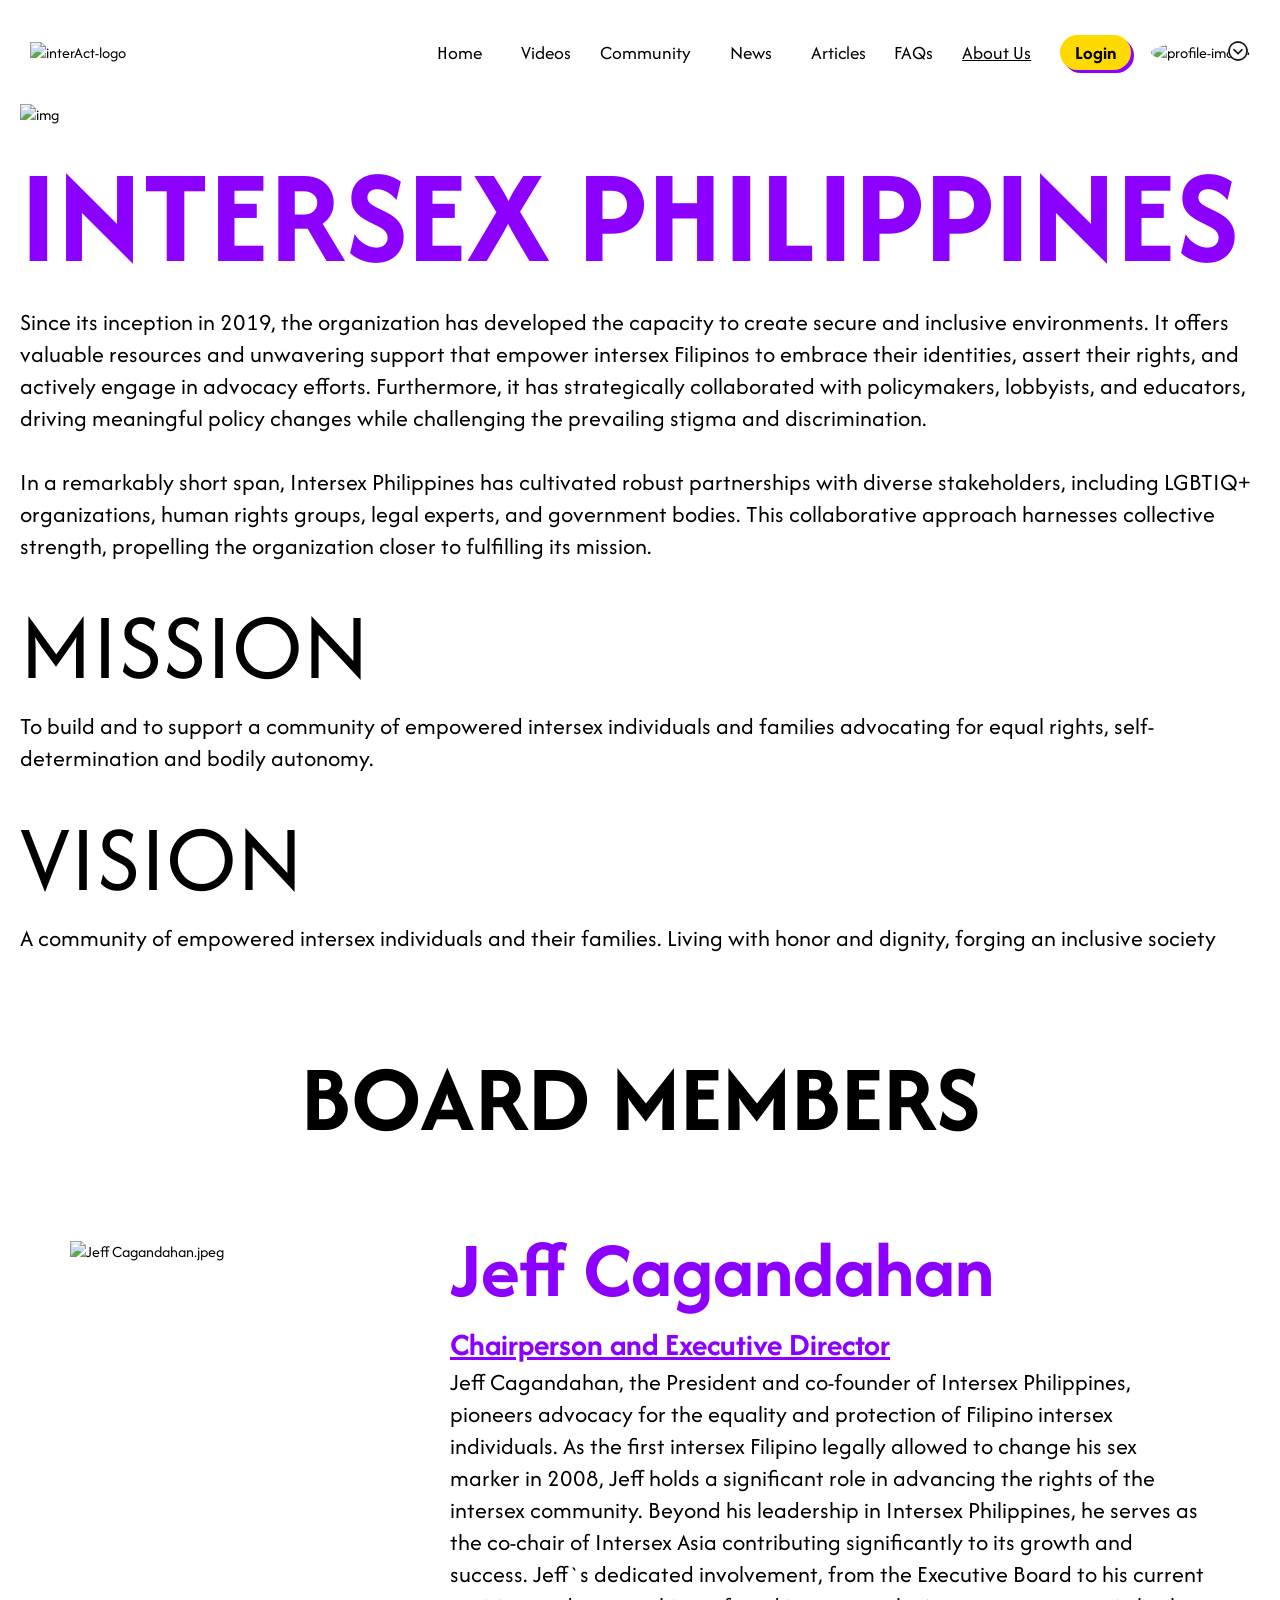
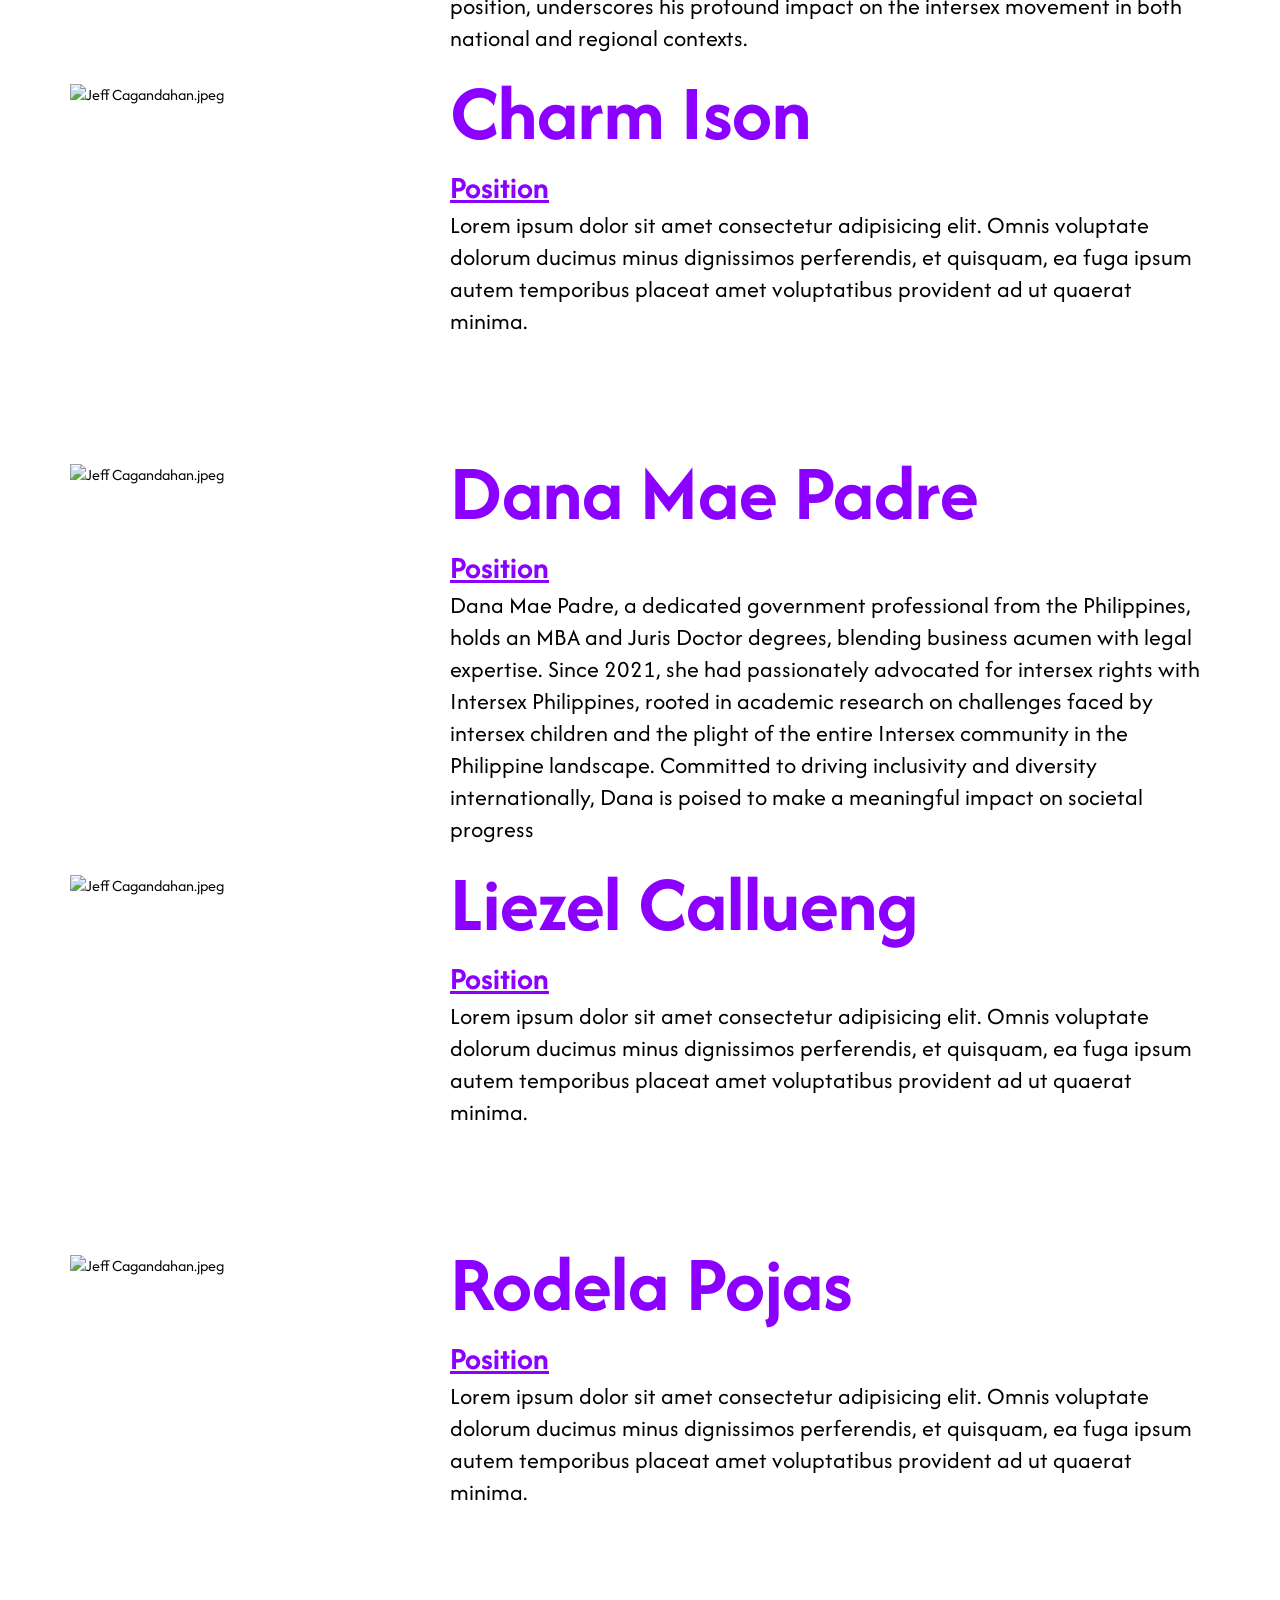
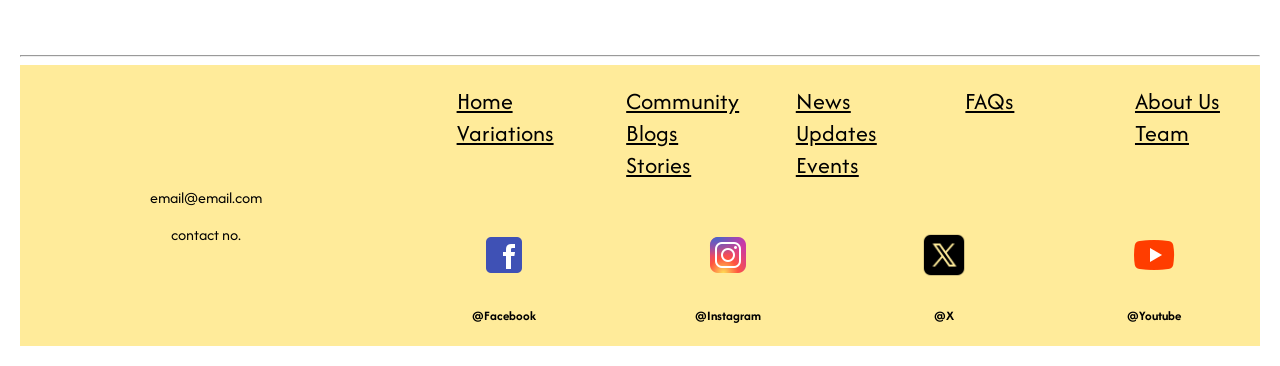
==== html/about.html @ 489b9caf "Add files via upload" ====
<!DOCTYPE html>
<html lang="en">
  <head>
    <meta charset="UTF-8" />
    <meta name="viewport" content="width=device-width, initial-scale=1.0" />
    <title>interIdentity</title>
    <link rel="icon" href="./../media/images/logo2.png" type="image/png" />
    <link rel="stylesheet" href="./../css/root-style.css" />
    <link rel="stylesheet" href="./../css/loader-style.css" />
    <link rel="stylesheet" href="./../css/header-style.css" />
    <link rel="stylesheet" href="./../css/footer-style.css" />

    <link rel="stylesheet" href="./../css/about-style.css" />
  </head>
  <body>
    <div class="loader"></div>

    <header id="header-container"></header>

    <main class="about-main-container">
      <img
        src="./../media/images/02 - HOME/03 - Header/header.jpg"
        alt="img"
        class="header-img"
      />

      <section class="intro-container">
        <h1>INTERSEX PHILIPPINES</h1>
        <p>
          Since its inception in 2019, the organization has developed the
          capacity to create secure and inclusive environments. It offers
          valuable resources and unwavering support that empower intersex
          Filipinos to embrace their identities, assert their rights, and
          actively engage in advocacy efforts. Furthermore, it has strategically
          collaborated with policymakers, lobbyists, and educators, driving
          meaningful policy changes while challenging the prevailing stigma and
          discrimination.
          <br /><br />
          In a remarkably short span, Intersex Philippines has cultivated robust
          partnerships with diverse stakeholders, including LGBTIQ+
          organizations, human rights groups, legal experts, and government
          bodies. This collaborative approach harnesses collective strength,
          propelling the organization closer to fulfilling its mission.
        </p>
      </section>

      <section class="mission-container">
        <h1>MISSION</h1>
        <p>
          To build and to support a community of empowered intersex individuals
          and families advocating for equal rights, self-determination and
          bodily autonomy.
        </p>
      </section>

      <section class="vision-container">
        <h1>VISION</h1>
        <p>
          A community of empowered intersex individuals and their families.
          Living with honor and dignity, forging an inclusive society
        </p>
      </section>

      <section class="board-members-container">
        <h1 class="text">BOARD MEMBERS</h1>

        <div class="members-content">
          <img
            src="./../media/images/01- ABOUT US/01- BOARD MEMBERS/Jeff Cagandahan.jpeg"
            alt="Jeff Cagandahan.jpeg"
          />

          <div class="mebers-info">
            <h1>Jeff Cagandahan</h1>
            <h3>Chairperson and Executive Director</h3>
            <p>
              Jeff Cagandahan, the President and co-founder of Intersex
              Philippines, pioneers advocacy for the equality and protection of
              Filipino intersex individuals. As the first intersex Filipino
              legally allowed to change his sex marker in 2008, Jeff holds a
              significant role in advancing the rights of the intersex
              community. Beyond his leadership in Intersex Philippines, he
              serves as the co-chair of Intersex Asia contributing significantly
              to its growth and success. Jeff`s dedicated involvement, from the
              Executive Board to his current position, underscores his profound
              impact on the intersex movement in both national and regional
              contexts.
            </p>
          </div>
        </div>

        <div class="members-content">
          <img
            src="./../media/images/01- ABOUT US/01- BOARD MEMBERS/Charm Ison.jpeg"
            alt="Jeff Cagandahan.jpeg"
          />

          <div class="mebers-info">
            <h1>Charm Ison</h1>
            <h3>Position</h3>
            <p>
              Lorem ipsum dolor sit amet consectetur adipisicing elit. Omnis
              voluptate dolorum ducimus minus dignissimos perferendis, et
              quisquam, ea fuga ipsum autem temporibus placeat amet voluptatibus
              provident ad ut quaerat minima.
            </p>
          </div>
        </div>

        <div class="members-content">
          <img
            src="./../media/images/01- ABOUT US/01- BOARD MEMBERS/Dana Mae Padre.jpeg"
            alt="Jeff Cagandahan.jpeg"
          />

          <div class="mebers-info">
            <h1>Dana Mae Padre</h1>
            <h3>Position</h3>
            <p>
              Dana Mae Padre, a dedicated government professional from the
              Philippines, holds an MBA and Juris Doctor degrees, blending
              business acumen with legal expertise. Since 2021, she had
              passionately advocated for intersex rights with Intersex
              Philippines, rooted in academic research on challenges faced by
              intersex children and the plight of the entire Intersex community
              in the Philippine landscape. Committed to driving inclusivity and
              diversity internationally, Dana is poised to make a meaningful
              impact on societal progress
            </p>
          </div>
        </div>

        <div class="members-content">
          <img
            src="./../media/images/01- ABOUT US/01- BOARD MEMBERS/Liezel Callueng.jpeg"
            alt="Jeff Cagandahan.jpeg"
          />

          <div class="mebers-info">
            <h1>Liezel Callueng</h1>
            <h3>Position</h3>
            <p>
              Lorem ipsum dolor sit amet consectetur adipisicing elit. Omnis
              voluptate dolorum ducimus minus dignissimos perferendis, et
              quisquam, ea fuga ipsum autem temporibus placeat amet voluptatibus
              provident ad ut quaerat minima.
            </p>
          </div>
        </div>

        <div class="members-content">
          <img
            src="./../media/images/01- ABOUT US/01- BOARD MEMBERS/Rodela Pojas.jpeg"
            alt="Jeff Cagandahan.jpeg"
          />

          <div class="mebers-info">
            <h1>Rodela Pojas</h1>
            <h3>Position</h3>
            <p>
              Lorem ipsum dolor sit amet consectetur adipisicing elit. Omnis
              voluptate dolorum ducimus minus dignissimos perferendis, et
              quisquam, ea fuga ipsum autem temporibus placeat amet voluptatibus
              provident ad ut quaerat minima.
            </p>
          </div>
        </div>
      </section>
    </main>

    <footer class="footer-container"></footer>

    <script src="./../js/header-script.js"></script>

    <script src="./../js/loader-script.js"></script>
    <script src="./../js/nav-script.js"></script>
    <script src="./../js/footer-script.js"></script>

    <script
      src="https://www.gstatic.com/firebasejs/10.11.1/firebase-app.js"
      type="module"
    ></script>
    <script
      src="https://www.gstatic.com/firebasejs/10.11.1/firebase-auth.js"
      type="module"
    ></script>
    <script
      src="https://www.gstatic.com/firebasejs/10.11.1/firebase-database.js"
      type="module"
    ></script>

    <script src="./../js/login-checker-script.js" type="module"></script>

    <script>
      document.addEventListener("headerLoaded", () => {
        const btnAboutNav = document.querySelector(".menu-nav .btn-about");
        btnAboutNav.style.background = "rgba(0, 0, 0, 0.5)";
        btnAboutNav.style.color = "white";
        document.querySelector(".header-nav .btn-about").style.textDecoration =
          "underline";
      });
    </script>
  </body>
</html>
---- css/root-style.css ----
:root {
  --color-main-yellow-1: #ffda00;
  --color-main-yellow-2: #ffeb9a;
  --color-main-purple-1: #8c00ff;
  --color-main-purple-2: #c379ff;
  --color-main-white-1: #c4c4c4;
  --background-color: #fff;
  --font-color-white: #fff;
  --font-color-black: #000;
  --font-color-purple: #8c00ff;
}

body,
html {
  background-color: var(--background-color);
}
---- css/loader-style.css ----
.loader {
  background: #000 url(./../media/images/logo2.png) no-repeat center center;
  background-size: 20%;
  width: 100vw;
  height: 100vh;
  position: fixed;
  left: 0;
  top: 0;
  z-index: 100000;
  animation: breathing 1s infinite alternate;
}

@keyframes breathing {
  0% {
    background-size: 25%;
  }
  100% {
    background-size: 30%;
  }
}
---- css/header-style.css ----
/* @import url("https://fonts.googleapis.com/css?family=Afacad"); */

@font-face {
  font-family: "afacad";
  src: url(./../media/font/Afacad-VariableFont_wght.ttf) format("truetype");
}

* {
  font-family: "afacad", sans-serif;
}

html {
  background-color: var(--background-color);
}

@media screen and (min-width: 767px) {
  body {
    margin: 20px;
  }

  header {
    display: flex;
    align-items: center;
    justify-content: space-between;
    height: 4rem;
    padding: 0 10px;
    margin-bottom: 20px;
  }

  header .logo-img {
    width: 6em;
  }

  header .header-nav img {
    width: 20px;
    object-fit: cover;
    object-position: center;
  }

  /* HOME DROPDOWN */

  header .header-nav .home-container {
    position: relative;
  }

  header .header-nav .home-container .btn-home {
    position: relative;
    margin-right: 10px;
  }

  header .header-nav .home-container .icon-down {
    position: absolute;
    top: 2px;
  }

  header .header-nav .home-container .home-dropdown {
    display: none;

    position: absolute;
    top: 2.2rem;
    left: 0;
    width: 200px;
    padding: 15px;
    border-radius: 8px;
    background-color: #fff;
    border: 1px solid #000;
    z-index: 9999;
  }

  header .header-nav .home-container:hover .home-dropdown {
    display: block;
  }

  header .header-nav .home-container .home-dropdown a {
    display: block;
    margin-left: 0;
    padding: 5px;
  }

  header .header-nav .home-container .home-dropdown a:hover {
    background: rgb(180, 180, 180);
  }

  .home-dropdown::before {
    content: "";
    position: absolute;
    top: -0.7rem;
    left: 3rem;
    width: 20px;
    height: 20px;
    transform: rotate(45deg);
    background-color: #fff;
    border-left: 1px solid #000;
    border-top: 1px solid #000;
  }

  /* HOME DROPDOWN END */

  /* COMMUNITY DROPDOWN */

  header .header-nav .community-container {
    position: relative;
  }

  header .header-nav .community-container .btn-community {
    position: relative;
    margin-right: 10px;
    cursor: pointer;
  }

  header .header-nav .community-container .icon-down {
    position: absolute;
    top: 2px;
  }

  header .header-nav .community-container .community-dropdown {
    display: none;

    position: absolute;
    top: 2.2rem;
    left: 30px;
    width: 120px;
    padding: 15px;
    border-radius: 8px;
    background-color: #fff;
    border: 1px solid #000;
    z-index: 9999;
  }

  header .header-nav .community-container:hover .community-dropdown {
    display: block;
  }

  header .header-nav .community-container .community-dropdown a {
    display: block;
    margin-left: 0;
    padding: 5px;
  }

  header .header-nav .community-container .community-dropdown a:hover {
    background: rgb(180, 180, 180);
  }

  .community-dropdown::before {
    content: "";
    position: absolute;
    top: -0.7rem;
    left: 3rem;
    width: 20px;
    height: 20px;
    transform: rotate(45deg);
    background-color: #fff;
    border-left: 1px solid #000;
    border-top: 1px solid #000;
  }

  /* COMMUNITY DROPDOWN END */

  /* NEWS DROPDOWN */

  header .header-nav .news-container {
    position: relative;
  }

  header .header-nav .news-container .btn-news {
    position: relative;
    margin-right: 10px;
  }

  header .header-nav .news-container .icon-down {
    position: absolute;
    top: 2px;
  }

  header .header-nav .news-container .news-dropdown {
    display: none;

    position: absolute;
    top: 2.2rem;
    left: 0;
    width: 130px;
    padding: 15px;
    border-radius: 8px;
    background-color: #fff;
    border: 1px solid #000;
    z-index: 9999;
  }

  header .header-nav .news-container:hover .news-dropdown {
    display: block;
  }

  header .header-nav .news-container .news-dropdown a {
    display: block;
    margin-left: 0;
    padding: 5px;
  }

  header .header-nav .news-container .news-dropdown a:hover {
    background: rgb(180, 180, 180);
  }

  .news-dropdown::before {
    content: "";
    position: absolute;
    top: -0.7rem;
    left: 3rem;
    width: 20px;
    height: 20px;
    transform: rotate(45deg);
    background-color: #fff;
    border-left: 1px solid #000;
    border-top: 1px solid #000;
  }

  /* NEWS DROPDOWN END */

  /* PROFILE DROPDOWN */

  header .header-nav .profile-container {
    position: relative;
  }

  header .header-nav .profile-container .btn-profile {
    position: relative;
    margin-right: 10px;
  }

  header .header-nav .profile-container .profile-dropdown {
    display: none;
    position: absolute;
    top: 4.2rem;
    left: -5.5rem;
    width: 130px;
    padding: 15px;
    border-radius: 8px;
    background-color: #fff;
    border: 1px solid #000;
    z-index: 9999;
  }

  header .header-nav .profile-container.active .profile-dropdown {
    display: block;
  }

  header .header-nav .profile-container .profile-dropdown a {
    display: block;
    margin-left: 0;
    padding: 5px;
  }

  header .header-nav .profile-container .profile-dropdown a:hover {
    background: rgb(180, 180, 180);
  }

  .profile-dropdown::before {
    content: "";
    position: absolute;
    top: -0.7rem;
    right: 1rem;
    width: 20px;
    height: 20px;
    transform: rotate(45deg);
    background-color: #fff;
    border-left: 1px solid #000;
    border-top: 1px solid #000;
  }

  /* PROFILE DROPDOWN END */

  header .menu-toggle,
  header .menu-nav,
  header .overlay {
    display: none;
  }

  header .header-nav {
    display: flex;
    align-items: center;
  }

  header .header-nav a {
    border: none;
    font-size: 1.2em;
    margin-left: 1.5em;
    cursor: pointer;
    color: black;
    text-decoration: none;
  }

  header .header-nav a:not(.login-btn) {
    background-color: transparent;
  }

  header .login-btn {
    background-color: var(--color-main-yellow-1);
    padding: 5px 15px;
    border-radius: 50px;
    box-shadow: 3px 3px var(--color-main-purple-1);
    font-weight: bold;
  }

  .profile-container {
    position: relative;
    display: inline-block;
    cursor: pointer;
  }

  header .header-nav .profile-img {
    width: 3em;
    height: 3em;
    border-radius: 50%;
    margin-left: 20px;
  }

  header .header-nav .icon-profile-down {
    position: absolute;
    width: 1.5em;
    height: 1.5em;
    bottom: 0em;
    right: 0em;
  }

  .menu-nav {
    display: none;
  }
}

/* MOBILE */

@media screen and (max-width: 767px) {
  body {
    margin: 20px;
  }

  header {
    display: flex;
    align-items: center;
    justify-content: space-between;
    height: 4rem;
    padding: 0 10px;
    /* margin: 10px; */
  }

  header .logo-img {
    width: 6em;
  }

  header .header-nav {
    display: none;
  }

  .menu-toggle {
    position: relative;
    width: 70px;
    height: 70px;
    background: transparent;
    border-radius: 10px;
    display: flex;
    justify-content: center;
    align-items: center;
    cursor: pointer;
    overflow: hidden;
    z-index: 9999;
  }

  .menu-toggle span {
    position: absolute;
    width: 40px;
    height: 4px;
    background-color: #000;
    border-radius: 10px;
    transition: 0.5s;
  }

  .menu-toggle span:nth-child(1) {
    transform: translateY(-15px);
    width: 25px;
    left: 15px;
  }

  .menu-toggle.active span:nth-child(1) {
    transform: translateY(0px) rotate(45deg);
    width: 40px;
    transition-delay: 0.125s;
  }

  .menu-toggle span:nth-child(2) {
    transform: translateY(15px);
    width: 15px;
    left: 15px;
  }

  .menu-toggle.active span:nth-child(2) {
    transform: translateY(0px) rotate(315deg);
    width: 40px;
    transition-delay: 0.25s;
  }

  .menu-toggle.active span:nth-child(3) {
    transform: translateX(60px);
  }

  .menu-nav {
    opacity: 0;
    position: fixed;
    top: -500px;
    left: 0px;
    height: auto;
    z-index: 9998;
    transition: 1s;
  }

  .menu-nav.active {
    opacity: 1;
    top: 90px;
  }

  .menu-nav a {
    display: inline-block;
    width: 100%;
    font-size: 2em;
    color: var(--font-color-purple);
    border: none;
    cursor: pointer;
    text-decoration: none;
    padding: 10px 10px 10px 20px;
  }

  .menu-nav a:hover {
    background-color: var(--color-main-purple-2);
    color: var(--font-color-white);
  }

  .overlay {
    opacity: 0;
    position: fixed;
    top: -500px;
    left: 0;
    width: 100%;
    height: 100%;
    background-color: var(--color-main-white-1);
    z-index: 9997;

    transition: 1s;
  }

  .overlay.active {
    opacity: 1;
    top: 90px;
  }

  /* header .menu-nav a:not(.login-btn) {
    background-color: transparent;
  } */

  /* header .menu-nav .login-btn {
    background-color: var(--color-main-yellow-1);
    padding: 5px 15px;
    border-radius: 50px;
    box-shadow: 3px 3px var(--color-main-purple-1);
    font-weight: bold;
    width: 90%;
  } */

  header .menu-nav .profile-img {
    width: 3em;
    height: 3em;
    border-radius: 50%;
    margin: 20px;
  }
}
---- css/footer-style.css ----
/* DESKTOP */
/* @media screen and (min-width: 767px) { */
footer .footer-container {
  min-width: 320px;
  width: 100%;
  display: flex;
  justify-content: center;
  align-items: center;
  background-color: var(--color-main-yellow-2);
}

footer a {
  color: #000;
}

footer .footer-container .left-container {
  width: 30%;
  display: table;
}

footer .footer-container .left-container .left-content {
  display: table-cell;
  vertical-align: middle;
  text-align: center;
}

footer .footer-container .left-container .left-content img {
  margin-top: 10px;
  width: 50%;
}

footer .footer-container .right-container {
  width: 70%;
}

footer .footer-container .right-container .upper-container {
  display: flex;
  justify-content: center;
  align-items: center;
  margin: 20px 10px 30px 10px;
}

footer .footer-container .right-container .upper-container div {
  display: block;
  margin: auto;
  width: 110px;
  font-size: 1.5em;
  margin-top: 0;
  margin-right: 5px;
}

footer .footer-container .right-container .lower-container {
  display: flex;
  justify-content: center;
  align-items: center;
  margin-top: 50px;
}

footer .footer-container .right-container .lower-container .container {
  display: table;
  margin: auto;
}

footer .footer-container .right-container .lower-container .container div {
  display: table-cell;
  vertical-align: middle;
  text-align: center;
  margin: auto;
}

footer .footer-container .right-container .lower-container .container div img {
  width: 3em;
}

@media screen and (max-width: 767px) {
  footer a,
  footer p,
  footer h5 {
    font-size: 0.5em;
  }
}
---- css/about-style.css ----
.about-main-container .header-img {
  width: 100%;
}

.intro-container h1 {
  font-size: 8.5rem;
  padding: 0;
  margin: 0;
  color: var(--color-main-purple-1);
}

.intro-container p {
  font-size: 1.5rem;
  padding: 0;
  margin: 0;
}

.mission-container h1,
.vision-container h1 {
  font-weight: 100;
  font-size: 6rem;
  padding: 0;
  margin: 20px 0 0 0;
}

.mission-container p,
.vision-container p {
  font-size: 1.5rem;
  padding: 0;
  margin: 0;
}

.board-members-container .text {
  text-align: center;
  font-size: 6rem;
  font-weight: bold;
}

.board-members-container .members-content {
  display: grid;
  grid-template-columns: 350px 1fr;
  gap: 30px;
  margin: 30px 50px;
  box-sizing: border-box;
}

.board-members-container .members-content img {
  width: 100%;
  height: 100%;
  min-height: 350px;
  max-height: 500px;
  object-fit: cover;
  object-position: center;
}

.board-members-container .members-content .member-info {
  display: flex;
  flex-direction: column;
}

.board-members-container .members-content h1 {
  font-size: 5rem;
  color: var(--color-main-purple-1);
  padding: 0;
  margin: -25px 0 0 0;
}

.board-members-container .members-content h3 {
  font-size: 2rem;
  color: var(--color-main-purple-1);
  text-decoration: underline;
  padding: 0;
  margin: 0;
}

.board-members-container .members-content p {
  font-size: 1.5rem;
  padding: 0;
  margin: 0;
}
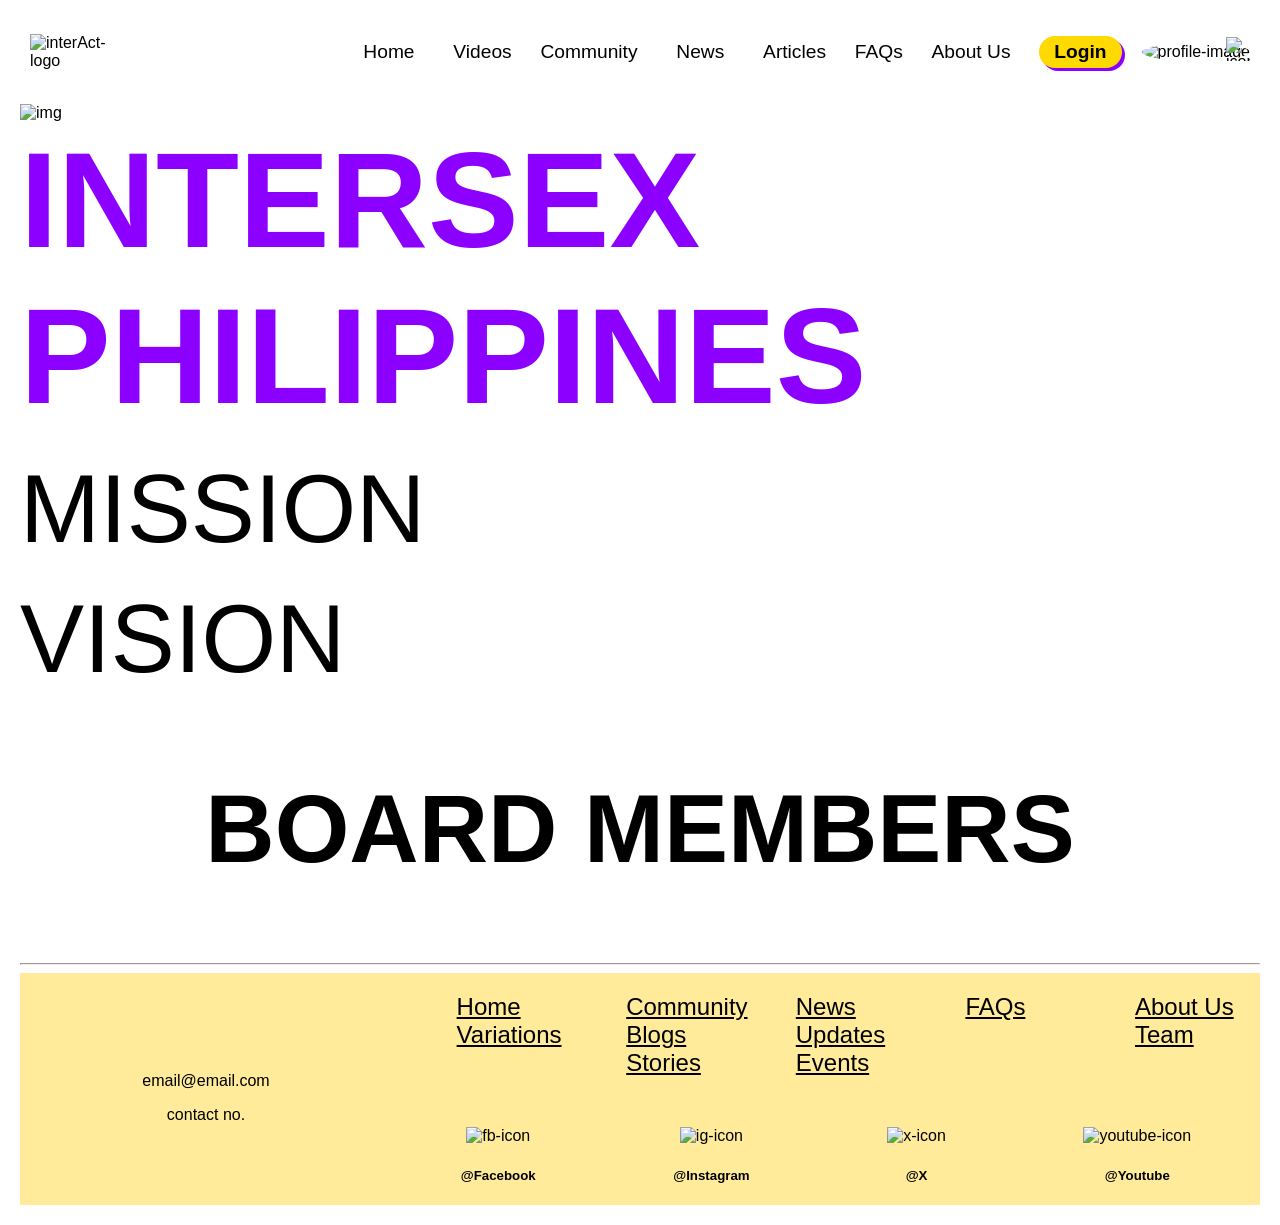
==== commit 3b05adb4: "Add files via upload" ====
--- a/html/about.html
+++ b/html/about.html
@@ -18,153 +18,27 @@
     <header id="header-container"></header>
 
     <main class="about-main-container">
-      <img
-        src="./../media/images/02 - HOME/03 - Header/header.jpg"
-        alt="img"
-        class="header-img"
-      />
+      <img src="" alt="img" class="header-img" />
 
       <section class="intro-container">
         <h1>INTERSEX PHILIPPINES</h1>
-        <p>
-          Since its inception in 2019, the organization has developed the
-          capacity to create secure and inclusive environments. It offers
-          valuable resources and unwavering support that empower intersex
-          Filipinos to embrace their identities, assert their rights, and
-          actively engage in advocacy efforts. Furthermore, it has strategically
-          collaborated with policymakers, lobbyists, and educators, driving
-          meaningful policy changes while challenging the prevailing stigma and
-          discrimination.
-          <br /><br />
-          In a remarkably short span, Intersex Philippines has cultivated robust
-          partnerships with diverse stakeholders, including LGBTIQ+
-          organizations, human rights groups, legal experts, and government
-          bodies. This collaborative approach harnesses collective strength,
-          propelling the organization closer to fulfilling its mission.
-        </p>
+        <p></p>
       </section>
 
       <section class="mission-container">
         <h1>MISSION</h1>
-        <p>
-          To build and to support a community of empowered intersex individuals
-          and families advocating for equal rights, self-determination and
-          bodily autonomy.
-        </p>
+        <p></p>
       </section>
 
       <section class="vision-container">
         <h1>VISION</h1>
-        <p>
-          A community of empowered intersex individuals and their families.
-          Living with honor and dignity, forging an inclusive society
-        </p>
+        <p></p>
       </section>
 
       <section class="board-members-container">
         <h1 class="text">BOARD MEMBERS</h1>
 
-        <div class="members-content">
-          <img
-            src="./../media/images/01- ABOUT US/01- BOARD MEMBERS/Jeff Cagandahan.jpeg"
-            alt="Jeff Cagandahan.jpeg"
-          />
-
-          <div class="mebers-info">
-            <h1>Jeff Cagandahan</h1>
-            <h3>Chairperson and Executive Director</h3>
-            <p>
-              Jeff Cagandahan, the President and co-founder of Intersex
-              Philippines, pioneers advocacy for the equality and protection of
-              Filipino intersex individuals. As the first intersex Filipino
-              legally allowed to change his sex marker in 2008, Jeff holds a
-              significant role in advancing the rights of the intersex
-              community. Beyond his leadership in Intersex Philippines, he
-              serves as the co-chair of Intersex Asia contributing significantly
-              to its growth and success. Jeff`s dedicated involvement, from the
-              Executive Board to his current position, underscores his profound
-              impact on the intersex movement in both national and regional
-              contexts.
-            </p>
-          </div>
-        </div>
-
-        <div class="members-content">
-          <img
-            src="./../media/images/01- ABOUT US/01- BOARD MEMBERS/Charm Ison.jpeg"
-            alt="Jeff Cagandahan.jpeg"
-          />
-
-          <div class="mebers-info">
-            <h1>Charm Ison</h1>
-            <h3>Position</h3>
-            <p>
-              Lorem ipsum dolor sit amet consectetur adipisicing elit. Omnis
-              voluptate dolorum ducimus minus dignissimos perferendis, et
-              quisquam, ea fuga ipsum autem temporibus placeat amet voluptatibus
-              provident ad ut quaerat minima.
-            </p>
-          </div>
-        </div>
-
-        <div class="members-content">
-          <img
-            src="./../media/images/01- ABOUT US/01- BOARD MEMBERS/Dana Mae Padre.jpeg"
-            alt="Jeff Cagandahan.jpeg"
-          />
-
-          <div class="mebers-info">
-            <h1>Dana Mae Padre</h1>
-            <h3>Position</h3>
-            <p>
-              Dana Mae Padre, a dedicated government professional from the
-              Philippines, holds an MBA and Juris Doctor degrees, blending
-              business acumen with legal expertise. Since 2021, she had
-              passionately advocated for intersex rights with Intersex
-              Philippines, rooted in academic research on challenges faced by
-              intersex children and the plight of the entire Intersex community
-              in the Philippine landscape. Committed to driving inclusivity and
-              diversity internationally, Dana is poised to make a meaningful
-              impact on societal progress
-            </p>
-          </div>
-        </div>
-
-        <div class="members-content">
-          <img
-            src="./../media/images/01- ABOUT US/01- BOARD MEMBERS/Liezel Callueng.jpeg"
-            alt="Jeff Cagandahan.jpeg"
-          />
-
-          <div class="mebers-info">
-            <h1>Liezel Callueng</h1>
-            <h3>Position</h3>
-            <p>
-              Lorem ipsum dolor sit amet consectetur adipisicing elit. Omnis
-              voluptate dolorum ducimus minus dignissimos perferendis, et
-              quisquam, ea fuga ipsum autem temporibus placeat amet voluptatibus
-              provident ad ut quaerat minima.
-            </p>
-          </div>
-        </div>
-
-        <div class="members-content">
-          <img
-            src="./../media/images/01- ABOUT US/01- BOARD MEMBERS/Rodela Pojas.jpeg"
-            alt="Jeff Cagandahan.jpeg"
-          />
-
-          <div class="mebers-info">
-            <h1>Rodela Pojas</h1>
-            <h3>Position</h3>
-            <p>
-              Lorem ipsum dolor sit amet consectetur adipisicing elit. Omnis
-              voluptate dolorum ducimus minus dignissimos perferendis, et
-              quisquam, ea fuga ipsum autem temporibus placeat amet voluptatibus
-              provident ad ut quaerat minima.
-            </p>
-          </div>
-        </div>
+        <div class="members-container"></div>
       </section>
     </main>
 
@@ -189,16 +63,7 @@
       type="module"
     ></script>
 
-    <script src="./../js/login-checker-script.js" type="module"></script>
-
-    <script>
-      document.addEventListener("headerLoaded", () => {
-        const btnAboutNav = document.querySelector(".menu-nav .btn-about");
-        btnAboutNav.style.background = "rgba(0, 0, 0, 0.5)";
-        btnAboutNav.style.color = "white";
-        document.querySelector(".header-nav .btn-about").style.textDecoration =
-          "underline";
-      });
-    </script>
+    <script src="./../js/login-checker-script.js" type="module" defer></script>
+    <script src="./../js/About-Script.js" type="module" defer></script>
   </body>
 </html>
--- a/css/root-style.css
+++ b/css/root-style.css
@@ -3,7 +3,9 @@
   --color-main-yellow-2: #ffeb9a;
   --color-main-purple-1: #8c00ff;
   --color-main-purple-2: #c379ff;
-  --color-main-white-1: #c4c4c4;
+  --color-main-gray-1: #c4c4c4;
+  --color-main-gray-2: #707070;
+  --color-main-gray-3: #ebebeb;
   --background-color: #fff;
   --font-color-white: #fff;
   --font-color-black: #000;
@@ -14,3 +16,12 @@
 html {
   background-color: var(--background-color);
 }
+
+@font-face {
+  font-family: "afacad";
+  src: url(./../media/font/Afacad-VariableFont_wght.ttf) format("truetype");
+}
+
+* {
+  font-family: "afacad", sans-serif;
+}
--- a/css/header-style.css
+++ b/css/header-style.css
@@ -1,13 +1,4 @@
 /* @import url("https://fonts.googleapis.com/css?family=Afacad"); */
-
-@font-face {
-  font-family: "afacad";
-  src: url(./../media/font/Afacad-VariableFont_wght.ttf) format("truetype");
-}
-
-* {
-  font-family: "afacad", sans-serif;
-}
 
 html {
   background-color: var(--background-color);
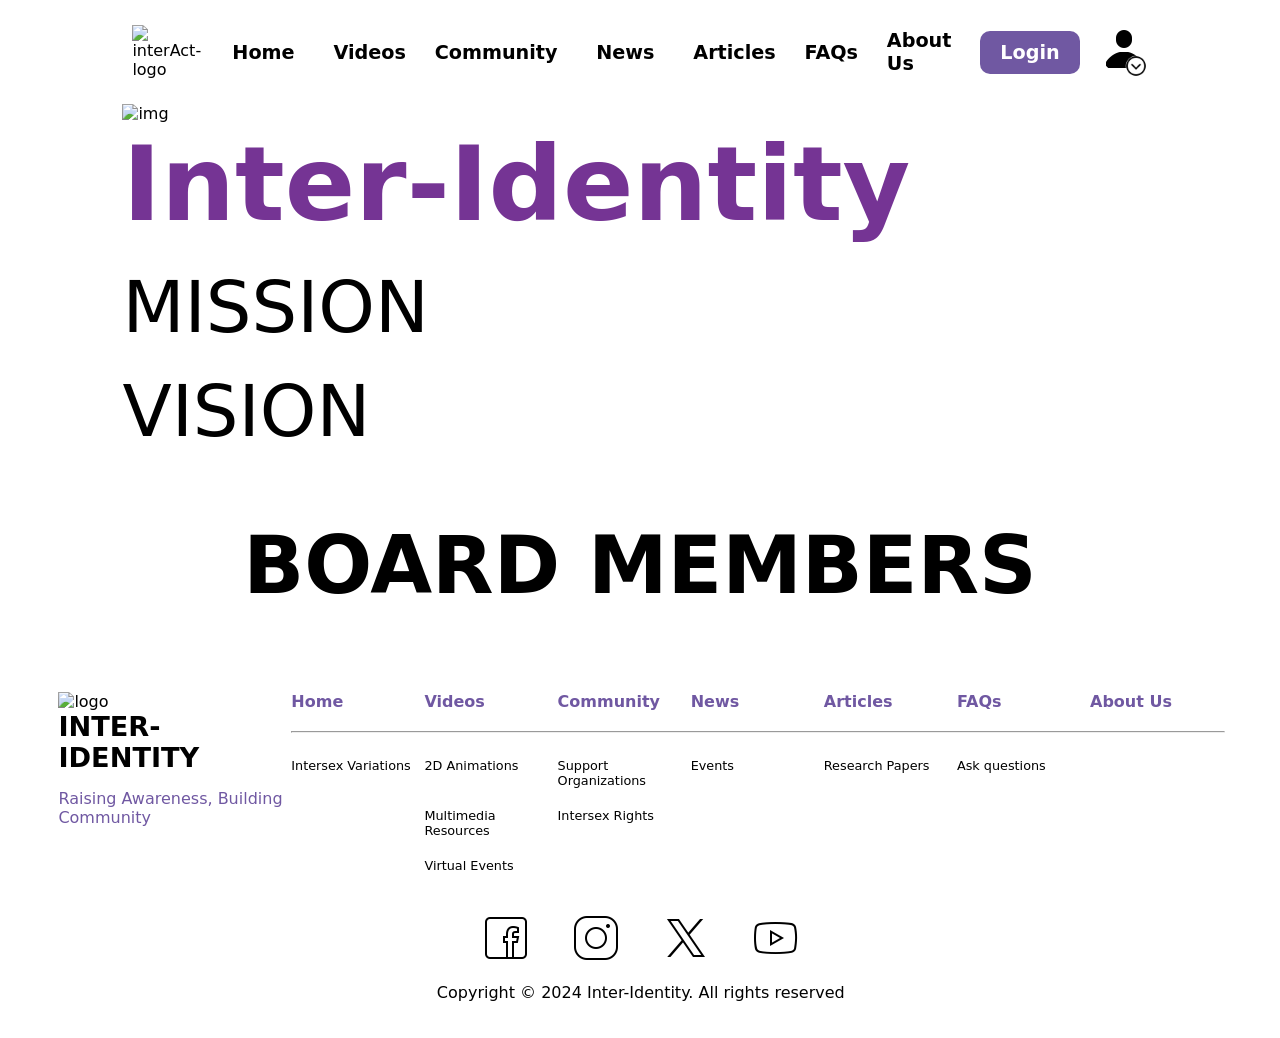
==== commit 11bd015a: "Add files via upload" ====
--- a/html/about.html
+++ b/html/about.html
@@ -21,7 +21,7 @@
       <img src="" alt="img" class="header-img" />
 
       <section class="intro-container">
-        <h1>INTERSEX PHILIPPINES</h1>
+        <h1>Inter-Identity</h1>
         <p></p>
       </section>
 
--- a/css/root-style.css
+++ b/css/root-style.css
@@ -1,5 +1,5 @@
 :root {
-  --color-main-yellow-1: #ffda00;
+  /* --color-main-yellow-1: #ffda00;
   --color-main-yellow-2: #ffeb9a;
   --color-main-purple-1: #8c00ff;
   --color-main-purple-2: #c379ff;
@@ -9,19 +9,51 @@
   --background-color: #fff;
   --font-color-white: #fff;
   --font-color-black: #000;
-  --font-color-purple: #8c00ff;
+  --font-color-purple: #8c00ff; */
+
+  /* --color-main-yellow-1: #ffeeaa;
+  --color-main-yellow-2: #fff3c4;
+  --color-main-purple-1: #753494;
+  --color-main-purple-2: #977fc6;
+  --color-main-purple-3: #e7ddff;
+  --color-main-black: #363839;
+  --color-main-white: #fcfcfc;
+  --color-main-gray-1: #c4c4c4;
+  --color-main-gray-2: #707070;
+  --color-main-gray-3: #ebebeb;
+  --background-color: #fff;
+  --font-color-white: #fff;
+  --font-color-black: #000;
+  --font-color-purple: #753494; */
+
+  --color-main-yellow-1: #ffdd88;
+  --color-main-yellow-2: #ffe5a3;
+  --color-main-purple-1: #753494;
+  --color-main-purple-2: #7058a2;
+  --color-main-purple-3: #c3b3ff;
+  --color-main-purple-4: #a99ac7;
+  --color-main-black: #2b2c2e;
+  --color-main-white: #fcfcfc;
+  --color-main-gray-1: #e6e6e6;
+  --color-main-gray-2: #707070;
+  --color-main-gray-3: #ebebeb;
+  --color-main-gray-4: #585858;
+  --background-color: #fff;
+  --font-color-white: #fff;
+  --font-color-black: #000;
+  --font-color-purple: #753494;
+
+  --font-style-title: system-ui, -apple-system, BlinkMacSystemFont, "Segoe UI",
+    Roboto, Oxygen, Ubuntu, Cantarell, "Open Sans", "Helvetica Neue", sans-serif;
 }
 
 body,
 html {
   background-color: var(--background-color);
-}
-
-@font-face {
-  font-family: "afacad";
-  src: url(./../media/font/Afacad-VariableFont_wght.ttf) format("truetype");
+  box-sizing: border-box;
+  padding: 0 4vw;
 }
 
 * {
-  font-family: "afacad", sans-serif;
+  font-family: var(--font-style-title);
 }
--- a/css/header-style.css
+++ b/css/header-style.css
@@ -4,318 +4,324 @@
   background-color: var(--background-color);
 }
 
-@media screen and (min-width: 767px) {
-  body {
-    margin: 20px;
-  }
-
-  header {
-    display: flex;
-    align-items: center;
-    justify-content: space-between;
-    height: 4rem;
-    padding: 0 10px;
-    margin-bottom: 20px;
-  }
-
-  header .logo-img {
-    width: 6em;
-  }
-
-  header .header-nav img {
-    width: 20px;
-    object-fit: cover;
-    object-position: center;
-  }
-
-  /* HOME DROPDOWN */
-
-  header .header-nav .home-container {
-    position: relative;
-  }
-
-  header .header-nav .home-container .btn-home {
-    position: relative;
-    margin-right: 10px;
-  }
-
-  header .header-nav .home-container .icon-down {
-    position: absolute;
-    top: 2px;
-  }
-
-  header .header-nav .home-container .home-dropdown {
-    display: none;
-
-    position: absolute;
-    top: 2.2rem;
-    left: 0;
-    width: 200px;
-    padding: 15px;
-    border-radius: 8px;
-    background-color: #fff;
-    border: 1px solid #000;
-    z-index: 9999;
-  }
-
-  header .header-nav .home-container:hover .home-dropdown {
-    display: block;
-  }
-
-  header .header-nav .home-container .home-dropdown a {
-    display: block;
-    margin-left: 0;
-    padding: 5px;
-  }
-
-  header .header-nav .home-container .home-dropdown a:hover {
-    background: rgb(180, 180, 180);
-  }
-
-  .home-dropdown::before {
-    content: "";
-    position: absolute;
-    top: -0.7rem;
-    left: 3rem;
-    width: 20px;
-    height: 20px;
-    transform: rotate(45deg);
-    background-color: #fff;
-    border-left: 1px solid #000;
-    border-top: 1px solid #000;
-  }
-
-  /* HOME DROPDOWN END */
-
-  /* COMMUNITY DROPDOWN */
-
-  header .header-nav .community-container {
-    position: relative;
-  }
-
-  header .header-nav .community-container .btn-community {
-    position: relative;
-    margin-right: 10px;
-    cursor: pointer;
-  }
-
-  header .header-nav .community-container .icon-down {
-    position: absolute;
-    top: 2px;
-  }
-
-  header .header-nav .community-container .community-dropdown {
-    display: none;
-
-    position: absolute;
-    top: 2.2rem;
-    left: 30px;
-    width: 120px;
-    padding: 15px;
-    border-radius: 8px;
-    background-color: #fff;
-    border: 1px solid #000;
-    z-index: 9999;
-  }
-
-  header .header-nav .community-container:hover .community-dropdown {
-    display: block;
-  }
-
-  header .header-nav .community-container .community-dropdown a {
-    display: block;
-    margin-left: 0;
-    padding: 5px;
-  }
-
-  header .header-nav .community-container .community-dropdown a:hover {
-    background: rgb(180, 180, 180);
-  }
-
-  .community-dropdown::before {
-    content: "";
-    position: absolute;
-    top: -0.7rem;
-    left: 3rem;
-    width: 20px;
-    height: 20px;
-    transform: rotate(45deg);
-    background-color: #fff;
-    border-left: 1px solid #000;
-    border-top: 1px solid #000;
-  }
-
-  /* COMMUNITY DROPDOWN END */
-
-  /* NEWS DROPDOWN */
-
-  header .header-nav .news-container {
-    position: relative;
-  }
-
-  header .header-nav .news-container .btn-news {
-    position: relative;
-    margin-right: 10px;
-  }
-
-  header .header-nav .news-container .icon-down {
-    position: absolute;
-    top: 2px;
-  }
-
-  header .header-nav .news-container .news-dropdown {
-    display: none;
-
-    position: absolute;
-    top: 2.2rem;
-    left: 0;
-    width: 130px;
-    padding: 15px;
-    border-radius: 8px;
-    background-color: #fff;
-    border: 1px solid #000;
-    z-index: 9999;
-  }
-
-  header .header-nav .news-container:hover .news-dropdown {
-    display: block;
-  }
-
-  header .header-nav .news-container .news-dropdown a {
-    display: block;
-    margin-left: 0;
-    padding: 5px;
-  }
-
-  header .header-nav .news-container .news-dropdown a:hover {
-    background: rgb(180, 180, 180);
-  }
-
-  .news-dropdown::before {
-    content: "";
-    position: absolute;
-    top: -0.7rem;
-    left: 3rem;
-    width: 20px;
-    height: 20px;
-    transform: rotate(45deg);
-    background-color: #fff;
-    border-left: 1px solid #000;
-    border-top: 1px solid #000;
-  }
-
-  /* NEWS DROPDOWN END */
-
-  /* PROFILE DROPDOWN */
-
-  header .header-nav .profile-container {
-    position: relative;
-  }
-
-  header .header-nav .profile-container .btn-profile {
-    position: relative;
-    margin-right: 10px;
-  }
-
-  header .header-nav .profile-container .profile-dropdown {
-    display: none;
-    position: absolute;
-    top: 4.2rem;
-    left: -5.5rem;
-    width: 130px;
-    padding: 15px;
-    border-radius: 8px;
-    background-color: #fff;
-    border: 1px solid #000;
-    z-index: 9999;
-  }
-
-  header .header-nav .profile-container.active .profile-dropdown {
-    display: block;
-  }
-
-  header .header-nav .profile-container .profile-dropdown a {
-    display: block;
-    margin-left: 0;
-    padding: 5px;
-  }
-
-  header .header-nav .profile-container .profile-dropdown a:hover {
-    background: rgb(180, 180, 180);
-  }
-
-  .profile-dropdown::before {
-    content: "";
-    position: absolute;
-    top: -0.7rem;
-    right: 1rem;
-    width: 20px;
-    height: 20px;
-    transform: rotate(45deg);
-    background-color: #fff;
-    border-left: 1px solid #000;
-    border-top: 1px solid #000;
-  }
-
-  /* PROFILE DROPDOWN END */
-
-  header .menu-toggle,
-  header .menu-nav,
-  header .overlay {
-    display: none;
-  }
-
-  header .header-nav {
-    display: flex;
-    align-items: center;
-  }
-
-  header .header-nav a {
-    border: none;
-    font-size: 1.2em;
-    margin-left: 1.5em;
-    cursor: pointer;
-    color: black;
-    text-decoration: none;
-  }
-
-  header .header-nav a:not(.login-btn) {
-    background-color: transparent;
-  }
-
-  header .login-btn {
-    background-color: var(--color-main-yellow-1);
-    padding: 5px 15px;
-    border-radius: 50px;
-    box-shadow: 3px 3px var(--color-main-purple-1);
-    font-weight: bold;
-  }
-
-  .profile-container {
-    position: relative;
-    display: inline-block;
-    cursor: pointer;
-  }
-
-  header .header-nav .profile-img {
-    width: 3em;
-    height: 3em;
-    border-radius: 50%;
-    margin-left: 20px;
-  }
-
-  header .header-nav .icon-profile-down {
-    position: absolute;
-    width: 1.5em;
-    height: 1.5em;
-    bottom: 0em;
-    right: 0em;
-  }
-
-  .menu-nav {
-    display: none;
-  }
-}
+/* @media screen and (min-width: 767px) { */
+body {
+  margin: 20px;
+}
+
+header {
+  display: flex;
+  align-items: center;
+  justify-content: space-between;
+  height: 4rem;
+  padding: 0 10px;
+  margin-bottom: 20px;
+}
+
+header .logo-img {
+  width: 5em;
+}
+
+header .header-nav img {
+  width: 20px;
+  object-fit: cover;
+  object-position: center;
+}
+
+header a {
+  font-family: var(--font-style-title);
+  font-weight: 600;
+}
+
+/* HOME DROPDOWN */
+
+header .header-nav .home-container {
+  position: relative;
+}
+
+header .header-nav .home-container .btn-home {
+  position: relative;
+  margin-right: 10px;
+}
+
+header .header-nav .home-container .icon-down {
+  position: absolute;
+  top: 2px;
+}
+
+header .header-nav .home-container .home-dropdown {
+  display: none;
+
+  position: absolute;
+  top: 2.2rem;
+  left: 0;
+  width: 200px;
+  padding: 15px;
+  border-radius: 8px;
+  background-color: #fff;
+  border: 1px solid #000;
+  z-index: 9999;
+}
+
+header .header-nav .home-container:hover .home-dropdown {
+  display: block;
+}
+
+header .header-nav .home-container .home-dropdown a {
+  display: block;
+  margin-left: 0;
+  padding: 5px;
+}
+
+header .header-nav .home-container .home-dropdown a:hover {
+  background: rgb(180, 180, 180);
+}
+
+.home-dropdown::before {
+  content: "";
+  position: absolute;
+  top: -0.7rem;
+  left: 3rem;
+  width: 20px;
+  height: 20px;
+  transform: rotate(45deg);
+  background-color: #fff;
+  border-left: 1px solid #000;
+  border-top: 1px solid #000;
+}
+
+/* HOME DROPDOWN END */
+
+/* COMMUNITY DROPDOWN */
+
+header .header-nav .community-container {
+  position: relative;
+}
+
+header .header-nav .community-container .btn-community {
+  position: relative;
+  margin-right: 10px;
+  cursor: pointer;
+}
+
+header .header-nav .community-container .icon-down {
+  position: absolute;
+  top: 2px;
+}
+
+header .header-nav .community-container .community-dropdown {
+  display: none;
+
+  position: absolute;
+  top: 2.2rem;
+  left: 30px;
+  width: 120px;
+  padding: 15px;
+  border-radius: 8px;
+  background-color: #fff;
+  border: 1px solid #000;
+  z-index: 9999;
+}
+
+header .header-nav .community-container:hover .community-dropdown {
+  display: block;
+}
+
+header .header-nav .community-container .community-dropdown a {
+  display: block;
+  margin-left: 0;
+  padding: 5px;
+}
+
+header .header-nav .community-container .community-dropdown a:hover {
+  background: rgb(180, 180, 180);
+}
+
+.community-dropdown::before {
+  content: "";
+  position: absolute;
+  top: -0.7rem;
+  left: 3rem;
+  width: 20px;
+  height: 20px;
+  transform: rotate(45deg);
+  background-color: #fff;
+  border-left: 1px solid #000;
+  border-top: 1px solid #000;
+}
+
+/* COMMUNITY DROPDOWN END */
+
+/* NEWS DROPDOWN */
+
+header .header-nav .news-container {
+  position: relative;
+}
+
+header .header-nav .news-container .btn-news {
+  position: relative;
+  margin-right: 10px;
+}
+
+header .header-nav .news-container .icon-down {
+  position: absolute;
+  top: 2px;
+}
+
+header .header-nav .news-container .news-dropdown {
+  display: none;
+
+  position: absolute;
+  top: 2.2rem;
+  left: 0;
+  width: 130px;
+  padding: 15px;
+  border-radius: 8px;
+  background-color: #fff;
+  border: 1px solid #000;
+  z-index: 9999;
+}
+
+header .header-nav .news-container:hover .news-dropdown {
+  display: block;
+}
+
+header .header-nav .news-container .news-dropdown a {
+  display: block;
+  margin-left: 0;
+  padding: 5px;
+}
+
+header .header-nav .news-container .news-dropdown a:hover {
+  background: rgb(180, 180, 180);
+}
+
+.news-dropdown::before {
+  content: "";
+  position: absolute;
+  top: -0.7rem;
+  left: 3rem;
+  width: 20px;
+  height: 20px;
+  transform: rotate(45deg);
+  background-color: #fff;
+  border-left: 1px solid #000;
+  border-top: 1px solid #000;
+}
+
+/* NEWS DROPDOWN END */
+
+/* PROFILE DROPDOWN */
+
+header .header-nav .profile-container {
+  position: relative;
+}
+
+header .header-nav .profile-container .btn-profile {
+  position: relative;
+  margin-right: 10px;
+}
+
+header .header-nav .profile-container .profile-dropdown {
+  display: none;
+  position: absolute;
+  top: 4.2rem;
+  left: -5.5rem;
+  width: 130px;
+  padding: 15px;
+  border-radius: 8px;
+  background-color: #fff;
+  border: 1px solid #000;
+  z-index: 9999;
+}
+
+header .header-nav .profile-container.active .profile-dropdown {
+  display: block;
+}
+
+header .header-nav .profile-container .profile-dropdown a {
+  display: block;
+  margin-left: 0;
+  padding: 5px;
+}
+
+header .header-nav .profile-container .profile-dropdown a:hover {
+  background: rgb(180, 180, 180);
+}
+
+.profile-dropdown::before {
+  content: "";
+  position: absolute;
+  top: -0.7rem;
+  right: 1rem;
+  width: 20px;
+  height: 20px;
+  transform: rotate(45deg);
+  background-color: #fff;
+  border-left: 1px solid #000;
+  border-top: 1px solid #000;
+}
+
+/* PROFILE DROPDOWN END */
+
+header .menu-toggle,
+header .menu-nav,
+header .overlay {
+  display: none;
+}
+
+header .header-nav {
+  display: flex;
+  align-items: center;
+}
+
+header .header-nav a {
+  border: none;
+  font-size: 1.2em;
+  margin-left: 1.5em;
+  cursor: pointer;
+  text-decoration: none;
+}
+
+header .header-nav a:not(.login-btn) {
+  background-color: transparent;
+  color: black;
+}
+
+header .login-btn {
+  background-color: var(--color-main-purple-2);
+  padding: 10px 20px;
+  border-radius: 10px;
+  font-weight: bold;
+  color: #fff;
+  /* box-shadow: 3px 3px var(--color-main-purple-1); */
+}
+
+.profile-container {
+  position: relative;
+  display: inline-block;
+  cursor: pointer;
+}
+
+header .header-nav .profile-img {
+  width: 3em;
+  height: 3em;
+  border-radius: 50%;
+  margin-left: 20px;
+}
+
+header .header-nav .icon-profile-down {
+  position: absolute;
+  width: 1.5em;
+  height: 1.5em;
+  bottom: 0em;
+  right: 0em;
+}
+
+.menu-nav {
+  display: none;
+}
+/* } */
 
 /* MOBILE */
 
--- a/css/footer-style.css
+++ b/css/footer-style.css
@@ -1,12 +1,19 @@
-/* DESKTOP */
-/* @media screen and (min-width: 767px) { */
 footer .footer-container {
   min-width: 320px;
-  width: 100%;
+  /* width: 100%; */
   display: flex;
+  flex-direction: column;
   justify-content: center;
   align-items: center;
-  background-color: var(--color-main-yellow-2);
+  background-color: transparent;
+
+  margin-top: 80px;
+  margin-left: -5vw;
+  width: 91vw;
+}
+
+footer .footer-container .footer-inner-container {
+  display: flex;
 }
 
 footer a {
@@ -14,22 +21,87 @@
 }
 
 footer .footer-container .left-container {
-  width: 30%;
-  display: table;
+  width: 20%;
+  display: flex;
+  flex-direction: column;
+  justify-content: left;
+  align-items: flex-start;
 }
 
-footer .footer-container .left-container .left-content {
-  display: table-cell;
-  vertical-align: middle;
-  text-align: center;
+footer .footer-container .left-container img {
+  width: 45%;
 }
 
-footer .footer-container .left-container .left-content img {
-  margin-top: 10px;
-  width: 50%;
+footer .right-container {
+  width: 80%;
+  display: flex;
+  flex-direction: column;
 }
 
-footer .footer-container .right-container {
+footer .right-container .top-container {
+  width: 100%;
+  display: grid;
+  grid-template-columns: repeat(7, 1fr);
+  /* gap: 20px; */
+  /* background-color: yellowgreen; */
+}
+
+footer .right-container .top-container a {
+  color: var(--color-main-purple-2);
+  text-decoration: none;
+  font-size: 1rem;
+  font-weight: bold;
+}
+
+footer .right-container hr {
+  width: 100%;
+  margin: 20px 0 15px 0;
+}
+
+footer .right-container .middle-container {
+  display: flex;
+  flex-direction: column;
+}
+
+footer .middle-container .first-layer,
+footer .middle-container .second-layer,
+footer .middle-container .third-layer {
+  width: 100%;
+  display: grid;
+  grid-template-columns: repeat(7, 1fr);
+  /* gap: 20px; */
+}
+
+footer .right-container .middle-container a {
+  text-decoration: none;
+  font-size: 0.8rem;
+  margin: 10px 0;
+}
+
+footer .bottom-container {
+  width: 100%;
+  display: flex;
+  flex-direction: column;
+  justify-content: center;
+  align-items: center;
+  margin-top: 30px;
+}
+
+footer .bottom-container .icons-container {
+  width: 100%;
+  display: flex;
+  flex-direction: row;
+  justify-content: center;
+  align-items: center;
+}
+
+footer .bottom-container .icons-container img {
+  height: 50px;
+  width: 50px;
+  margin: 0 20px;
+}
+
+/* footer .footer-container .right-container {
   width: 70%;
 }
 
@@ -70,12 +142,12 @@
 
 footer .footer-container .right-container .lower-container .container div img {
   width: 3em;
-}
+} */
 
-@media screen and (max-width: 767px) {
+/* @media screen and (max-width: 767px) {
   footer a,
   footer p,
   footer h5 {
     font-size: 0.5em;
   }
-}
+} */
--- a/css/about-style.css
+++ b/css/about-style.css
@@ -3,7 +3,7 @@
 }
 
 .intro-container h1 {
-  font-size: 8.5rem;
+  font-size: 6.5rem;
   padding: 0;
   margin: 0;
   color: var(--color-main-purple-1);
@@ -18,7 +18,7 @@
 .mission-container h1,
 .vision-container h1 {
   font-weight: 100;
-  font-size: 6rem;
+  font-size: 4.5rem;
   padding: 0;
   margin: 20px 0 0 0;
 }
@@ -32,7 +32,7 @@
 
 .board-members-container .text {
   text-align: center;
-  font-size: 6rem;
+  font-size: 5rem;
   font-weight: bold;
 }
 
@@ -59,7 +59,7 @@
 }
 
 .board-members-container .members-content h1 {
-  font-size: 5rem;
+  font-size: 4rem;
   color: var(--color-main-purple-1);
   padding: 0;
   margin: -25px 0 0 0;
